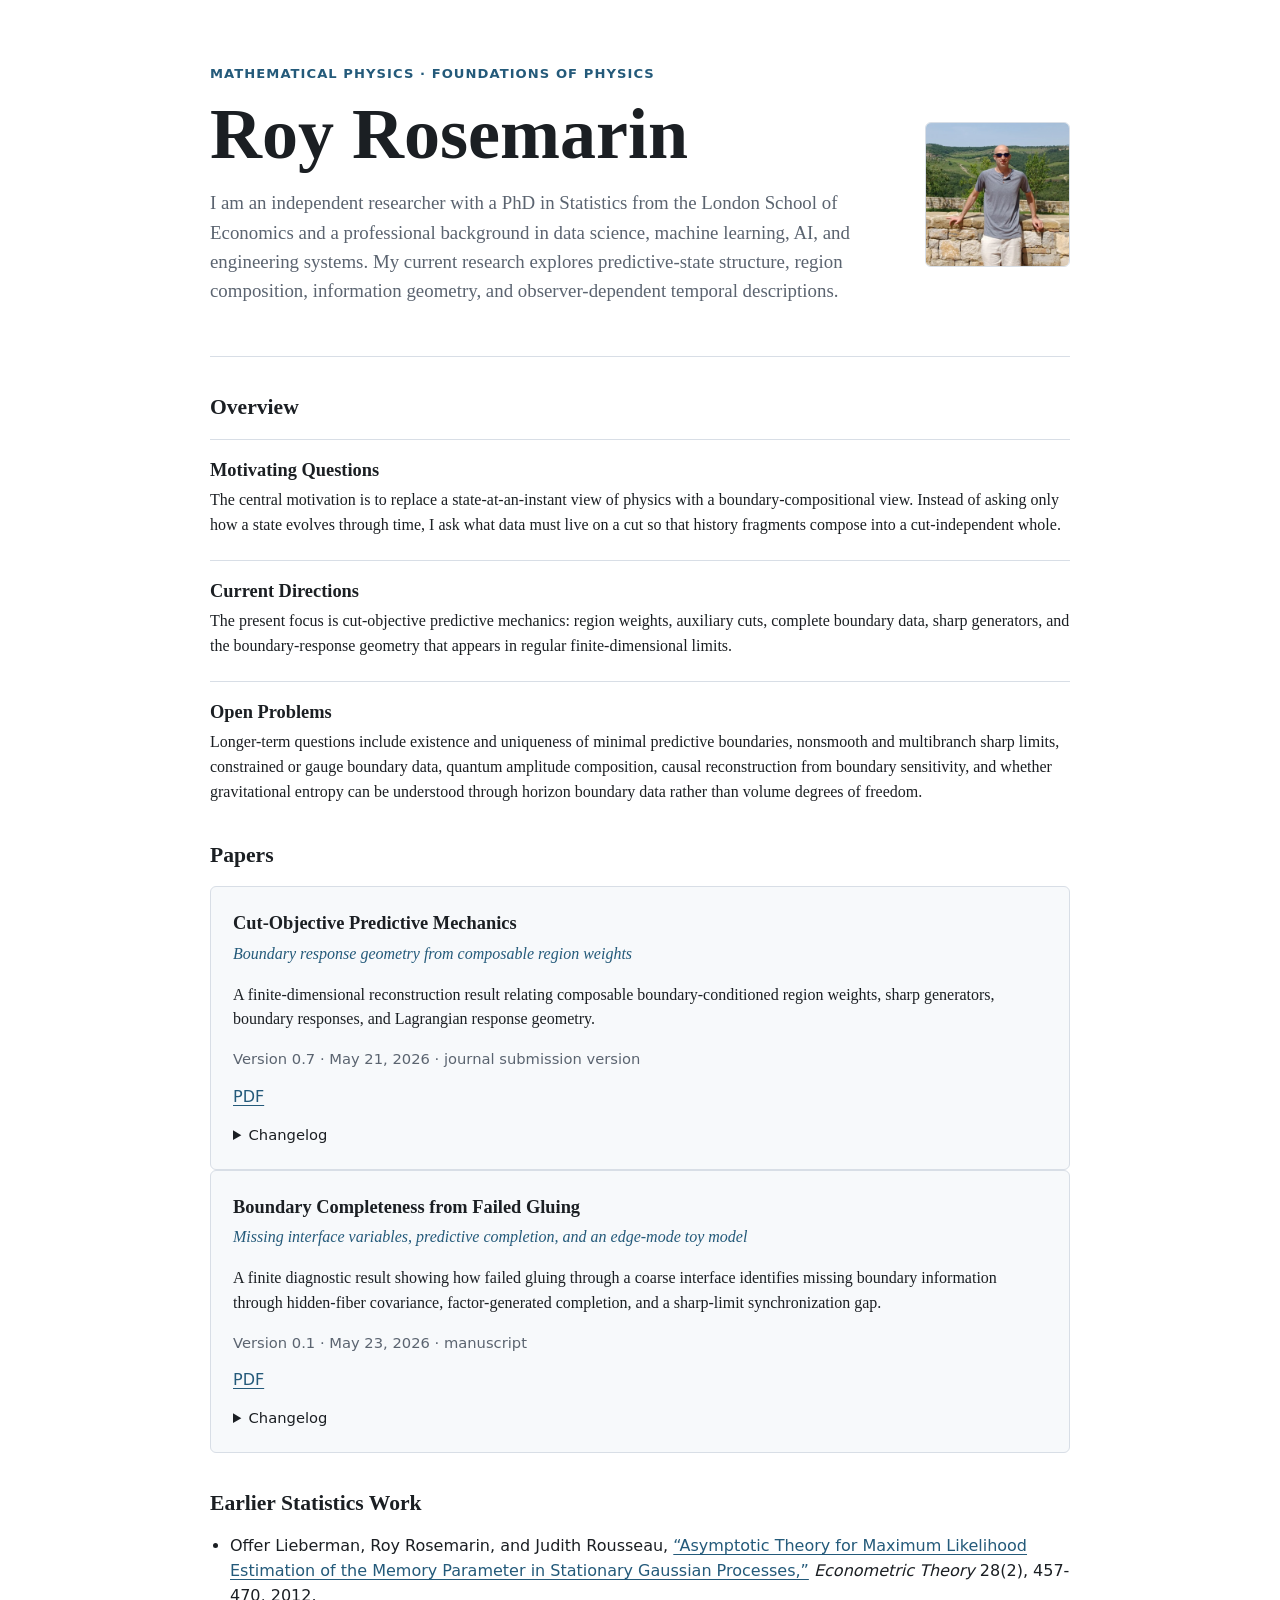
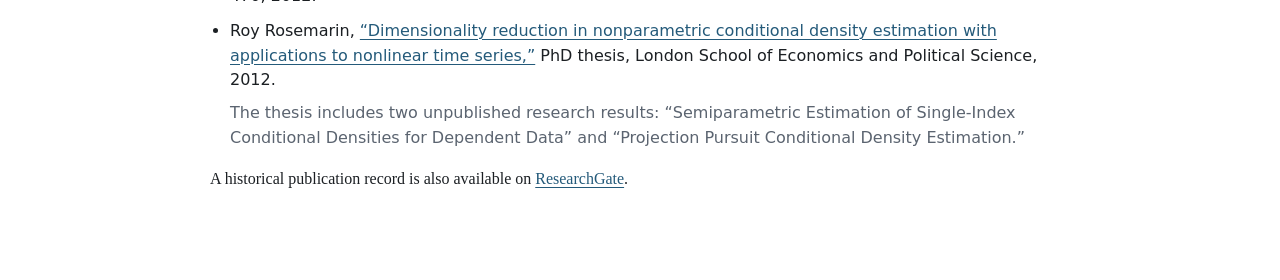
==== index.html @ 2b815bc8 "Add boundary completeness manuscript" ====
<!doctype html>
<html lang="en">
  <head>
    <meta charset="utf-8">
    <meta name="viewport" content="width=device-width, initial-scale=1">
    <title>Roy Rosemarin</title>
    <meta
      name="description"
      content="Research homepage for Roy Rosemarin: predictive-state structure, region composition, information geometry, and observer-dependent temporal descriptions."
    >
    <link rel="stylesheet" href="styles.css">
  </head>
  <body>
    <main class="page">
      <section class="intro" aria-labelledby="name">
        <div class="intro-copy">
          <p class="eyebrow">Mathematical physics · foundations of physics</p>
          <h1 id="name">Roy Rosemarin</h1>
          <p class="lead">
            I am an independent researcher with a PhD in Statistics from the
            London School of Economics and a professional background in data
            science, machine learning, AI, and engineering systems. My current
            research explores predictive-state structure, region composition,
            information geometry, and observer-dependent temporal descriptions.
          </p>
        </div>
        <img
          class="portrait"
          src="assets/roy-rosemarin.jpg"
          alt="Roy Rosemarin"
          width="720"
          height="720"
        >
      </section>

      <section aria-labelledby="overview">
        <h2 id="overview">Overview</h2>
        <article class="overview-item">
          <h3>Motivating Questions</h3>
          <p>
            The central motivation is to replace a state-at-an-instant view
            of physics with a boundary-compositional view. Instead of asking
            only how a state evolves through time, I ask what data must live
            on a cut so that history fragments compose into a
            cut-independent whole.
          </p>
        </article>
        <article class="overview-item">
          <h3>Current Directions</h3>
          <p>
            The present focus is cut-objective predictive mechanics: region
            weights, auxiliary cuts, complete boundary data, sharp generators,
            and the boundary-response geometry that appears in regular
            finite-dimensional limits.
          </p>
        </article>
        <article class="overview-item">
          <h3>Open Problems</h3>
          <p>
            Longer-term questions include existence and uniqueness of minimal
            predictive boundaries, nonsmooth and multibranch sharp limits,
            constrained or gauge boundary data, quantum amplitude composition,
            causal reconstruction from boundary sensitivity, and whether
            gravitational entropy can be understood through horizon boundary
            data rather than volume degrees of freedom.
          </p>
        </article>
      </section>

      <section aria-labelledby="papers">
        <h2 id="papers">Papers</h2>
        <article class="paper">
          <h3>Cut-Objective Predictive Mechanics</h3>
          <p class="subtitle">
            Boundary response geometry from composable region weights
          </p>
          <p>
            A finite-dimensional reconstruction result relating composable
            boundary-conditioned region weights, sharp generators, boundary
            responses, and Lagrangian response geometry.
          </p>
          <p class="meta">
            Version 0.7 · May 21, 2026 · journal submission version
          </p>
          <p class="actions">
            <a href="papers/cut-objective-predictive-mechanics-v0.7-2026-05-21.pdf">PDF</a>
          </p>
          <details>
            <summary>Changelog</summary>
            <ul>
              <li>
                Version 0.7: journal submission version with Foundations of
                Physics framing and updated abstract wording.
              </li>
              <li>
                Version 0.6: submission-ready draft with sharpened abstract,
                explicit positive-gluing assumptions, component-linked
                references, and compact discussion of related frameworks.
              </li>
            </ul>
          </details>
        </article>
        <article class="paper">
          <h3>Boundary Completeness from Failed Gluing</h3>
          <p class="subtitle">
            Missing interface variables, predictive completion, and an edge-mode toy model
          </p>
          <p>
            A finite diagnostic result showing how failed gluing through a
            coarse interface identifies missing boundary information through
            hidden-fiber covariance, factor-generated completion, and a
            sharp-limit synchronization gap.
          </p>
          <p class="meta">
            Version 0.1 · May 23, 2026 · manuscript
          </p>
          <p class="actions">
            <a href="papers/boundary-completeness-from-failed-gluing-v0.1-2026-05-23.pdf">PDF</a>
          </p>
          <details>
            <summary>Changelog</summary>
            <ul>
              <li>
                Version 0.1: clean manuscript with finite covariance
                obstruction, factor-generated completion, constructive finite
                completion algorithm, synchronization-gap example,
                finite-memory example, and finite gauge-frame toy model.
              </li>
            </ul>
          </details>
        </article>
      </section>

      <section aria-labelledby="earlier-work">
        <h2 id="earlier-work">Earlier Statistics Work</h2>
        <ul class="publications">
          <li>
            Offer Lieberman, Roy Rosemarin, and Judith Rousseau,
            <a href="https://doi.org/10.1017/S0266466611000399">“Asymptotic
            Theory for Maximum Likelihood Estimation of the Memory Parameter in
            Stationary Gaussian Processes,”</a>
            <em>Econometric Theory</em> 28(2), 457-470, 2012.
          </li>
          <li>
            Roy Rosemarin,
            <a href="https://researchonline.lse.ac.uk/131446/">“Dimensionality
            reduction in nonparametric conditional density estimation with
            applications to nonlinear time series,”</a>
            PhD thesis, London School of Economics and Political Science, 2012.
            <p class="note">
              The thesis includes two unpublished research results:
              “Semiparametric Estimation of Single-Index Conditional Densities
              for Dependent Data” and “Projection Pursuit Conditional Density
              Estimation.”
            </p>
          </li>
        </ul>
        <p>
          A historical publication record is also available on
          <a href="https://www.researchgate.net/scientific-contributions/Roy-Rosemarin-2015102036">ResearchGate</a>.
        </p>
      </section>
    </main>
  </body>
</html>
---- styles.css ----
:root {
  color-scheme: light;
  --ink: #1b1f23;
  --muted: #5b6470;
  --line: #d8dee6;
  --panel: #f7f9fb;
  --accent: #245a7a;
  --paper: #ffffff;
}

* {
  box-sizing: border-box;
}

body {
  margin: 0;
  background: var(--paper);
  color: var(--ink);
  font-family: ui-serif, Georgia, Cambria, "Times New Roman", Times, serif;
  line-height: 1.55;
}

.page {
  width: min(860px, calc(100% - 40px));
  margin: 0 auto;
  padding: 64px 0 72px;
}

.intro {
  display: grid;
  grid-template-columns: minmax(0, 1fr) 145px;
  gap: 34px;
  align-items: center;
  border-bottom: 1px solid var(--line);
  padding-bottom: 32px;
  margin-bottom: 34px;
}

.eyebrow {
  margin: 0 0 14px;
  color: var(--accent);
  font-family: ui-sans-serif, system-ui, -apple-system, BlinkMacSystemFont, "Segoe UI", sans-serif;
  font-size: 0.82rem;
  font-weight: 700;
  letter-spacing: 0.08em;
  text-transform: uppercase;
}

h1,
h2,
h3,
p,
ul {
  margin-top: 0;
}

h1 {
  margin-bottom: 18px;
  font-size: clamp(2.4rem, 6vw, 4.5rem);
  line-height: 1;
  font-weight: 700;
}

h2 {
  margin-bottom: 14px;
  font-size: 1.35rem;
}

h3 {
  margin-bottom: 4px;
  font-size: 1.15rem;
}

.lead {
  max-width: 720px;
  color: var(--muted);
  font-size: 1.18rem;
}

.portrait {
  width: 145px;
  height: 145px;
  object-fit: cover;
  border-radius: 6px;
  border: 1px solid var(--line);
}

section + section {
  margin-top: 34px;
}

.overview-item {
  border-top: 1px solid var(--line);
  padding-top: 16px;
}

.overview-item + .overview-item {
  margin-top: 22px;
}

.paper {
  border: 1px solid var(--line);
  border-radius: 6px;
  background: var(--panel);
  padding: 22px;
}

.subtitle {
  color: var(--accent);
  font-style: italic;
}

.meta,
.actions,
details,
.publications {
  font-family: ui-sans-serif, system-ui, -apple-system, BlinkMacSystemFont, "Segoe UI", sans-serif;
}

.meta {
  margin-bottom: 0;
  color: var(--muted);
  font-size: 0.92rem;
}

.actions {
  display: flex;
  gap: 10px;
  margin: 14px 0;
}

a {
  color: var(--accent);
  text-decoration-thickness: 1px;
  text-underline-offset: 0.16em;
}

details {
  color: var(--muted);
  font-size: 0.92rem;
}

summary {
  cursor: pointer;
  color: var(--ink);
}

details ul {
  margin: 10px 0 0;
  padding-left: 20px;
}

.publications {
  padding-left: 20px;
}

.publications li + li {
  margin-top: 10px;
}

.note {
  margin: 8px 0 0;
  color: var(--muted);
}

@media (max-width: 560px) {
  .page {
    width: min(100% - 28px, 860px);
    padding-top: 42px;
  }

  .intro {
    grid-template-columns: 1fr;
    gap: 22px;
  }

  .portrait {
    width: 115px;
    height: 115px;
  }

  .paper {
    padding: 18px;
  }
}
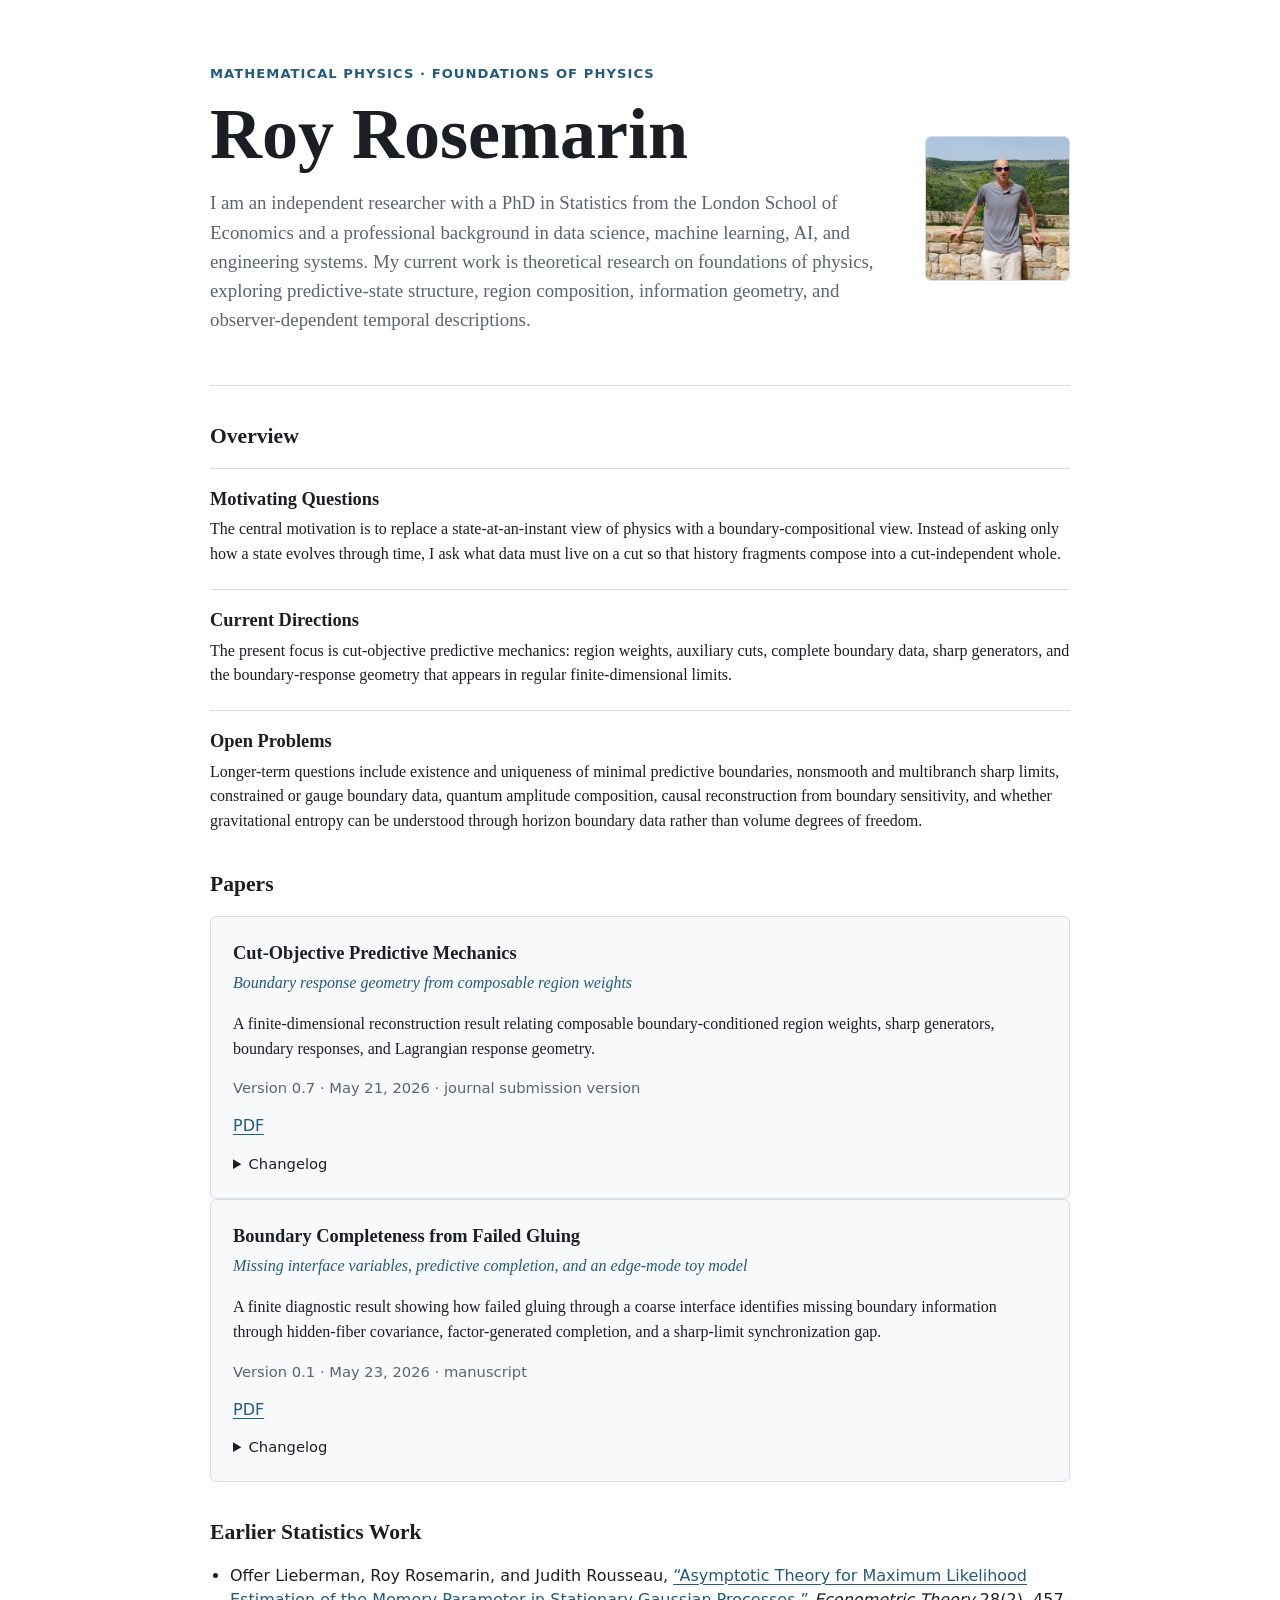
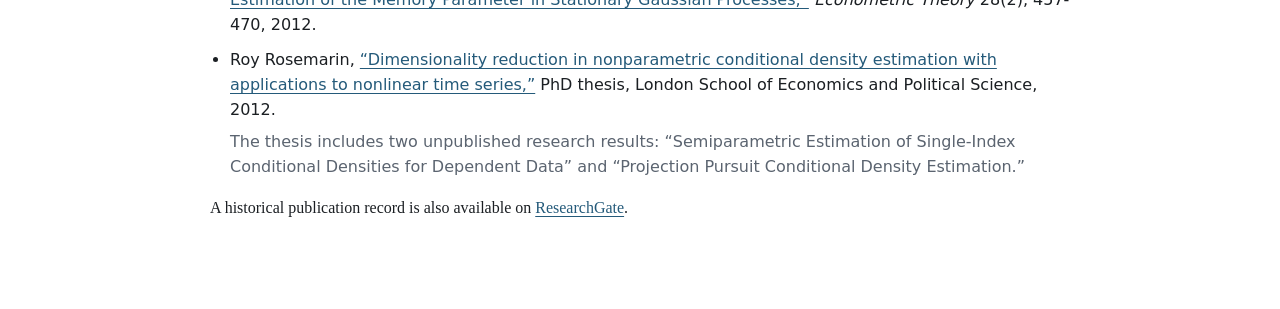
==== commit 9df5258f: "Update research profile wording" ====
--- a/index.html
+++ b/index.html
@@ -20,8 +20,9 @@
             I am an independent researcher with a PhD in Statistics from the
             London School of Economics and a professional background in data
             science, machine learning, AI, and engineering systems. My current
-            research explores predictive-state structure, region composition,
-            information geometry, and observer-dependent temporal descriptions.
+            work is theoretical research on foundations of physics, exploring
+            predictive-state structure, region composition, information
+            geometry, and observer-dependent temporal descriptions.
           </p>
         </div>
         <img
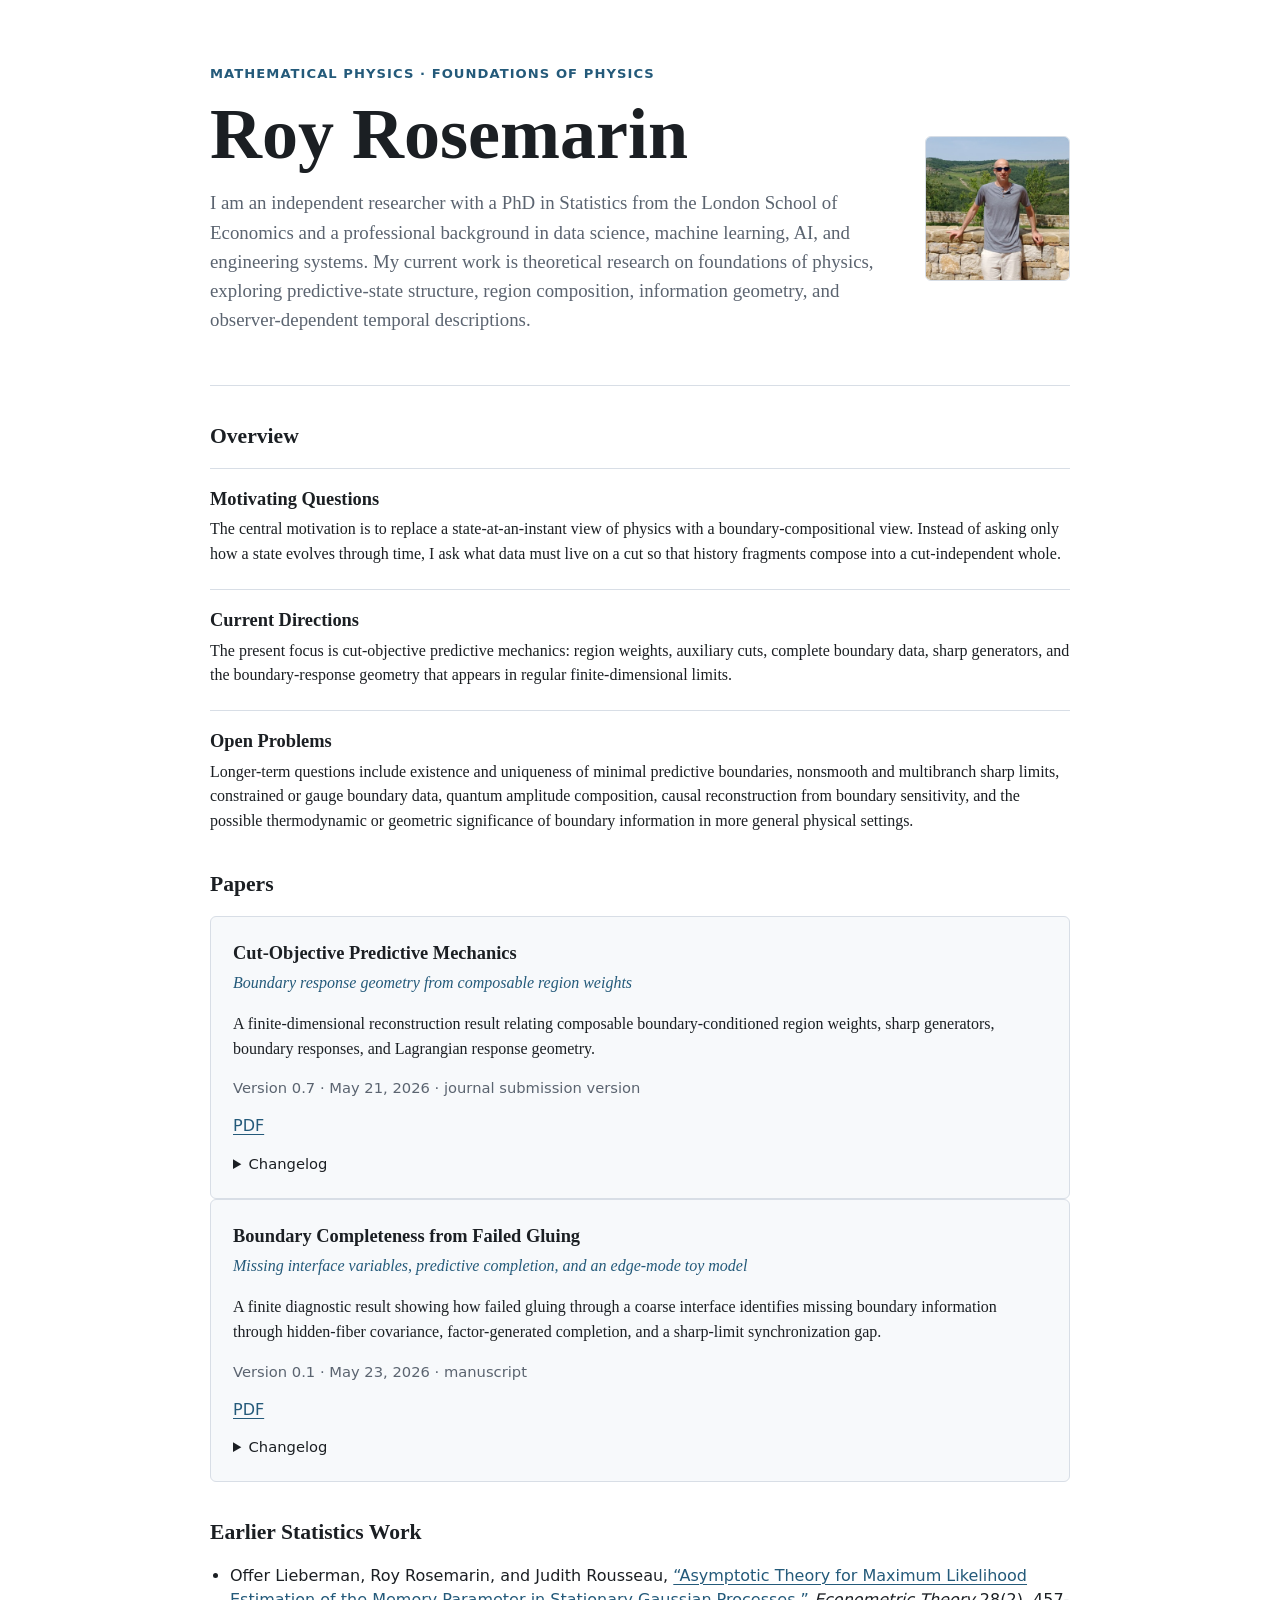
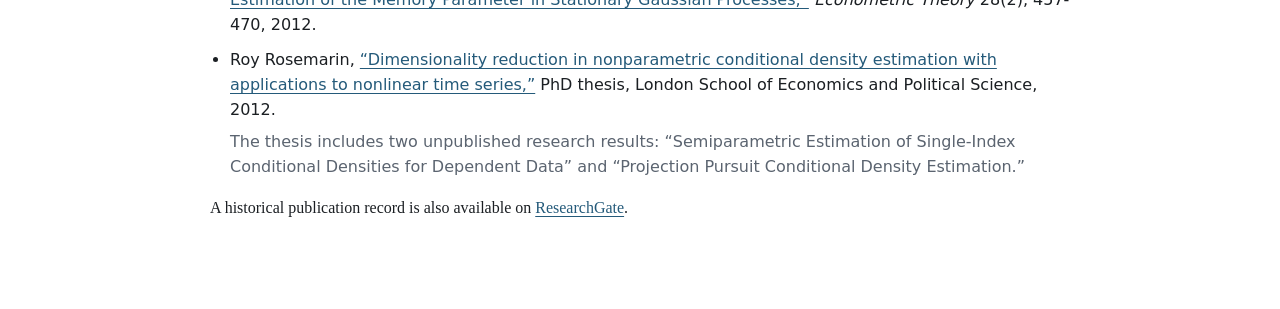
==== commit a7662e41: "Generalize open problems wording" ====
--- a/index.html
+++ b/index.html
@@ -61,9 +61,9 @@
             Longer-term questions include existence and uniqueness of minimal
             predictive boundaries, nonsmooth and multibranch sharp limits,
             constrained or gauge boundary data, quantum amplitude composition,
-            causal reconstruction from boundary sensitivity, and whether
-            gravitational entropy can be understood through horizon boundary
-            data rather than volume degrees of freedom.
+            causal reconstruction from boundary sensitivity, and the possible
+            thermodynamic or geometric significance of boundary information in
+            more general physical settings.
           </p>
         </article>
       </section>
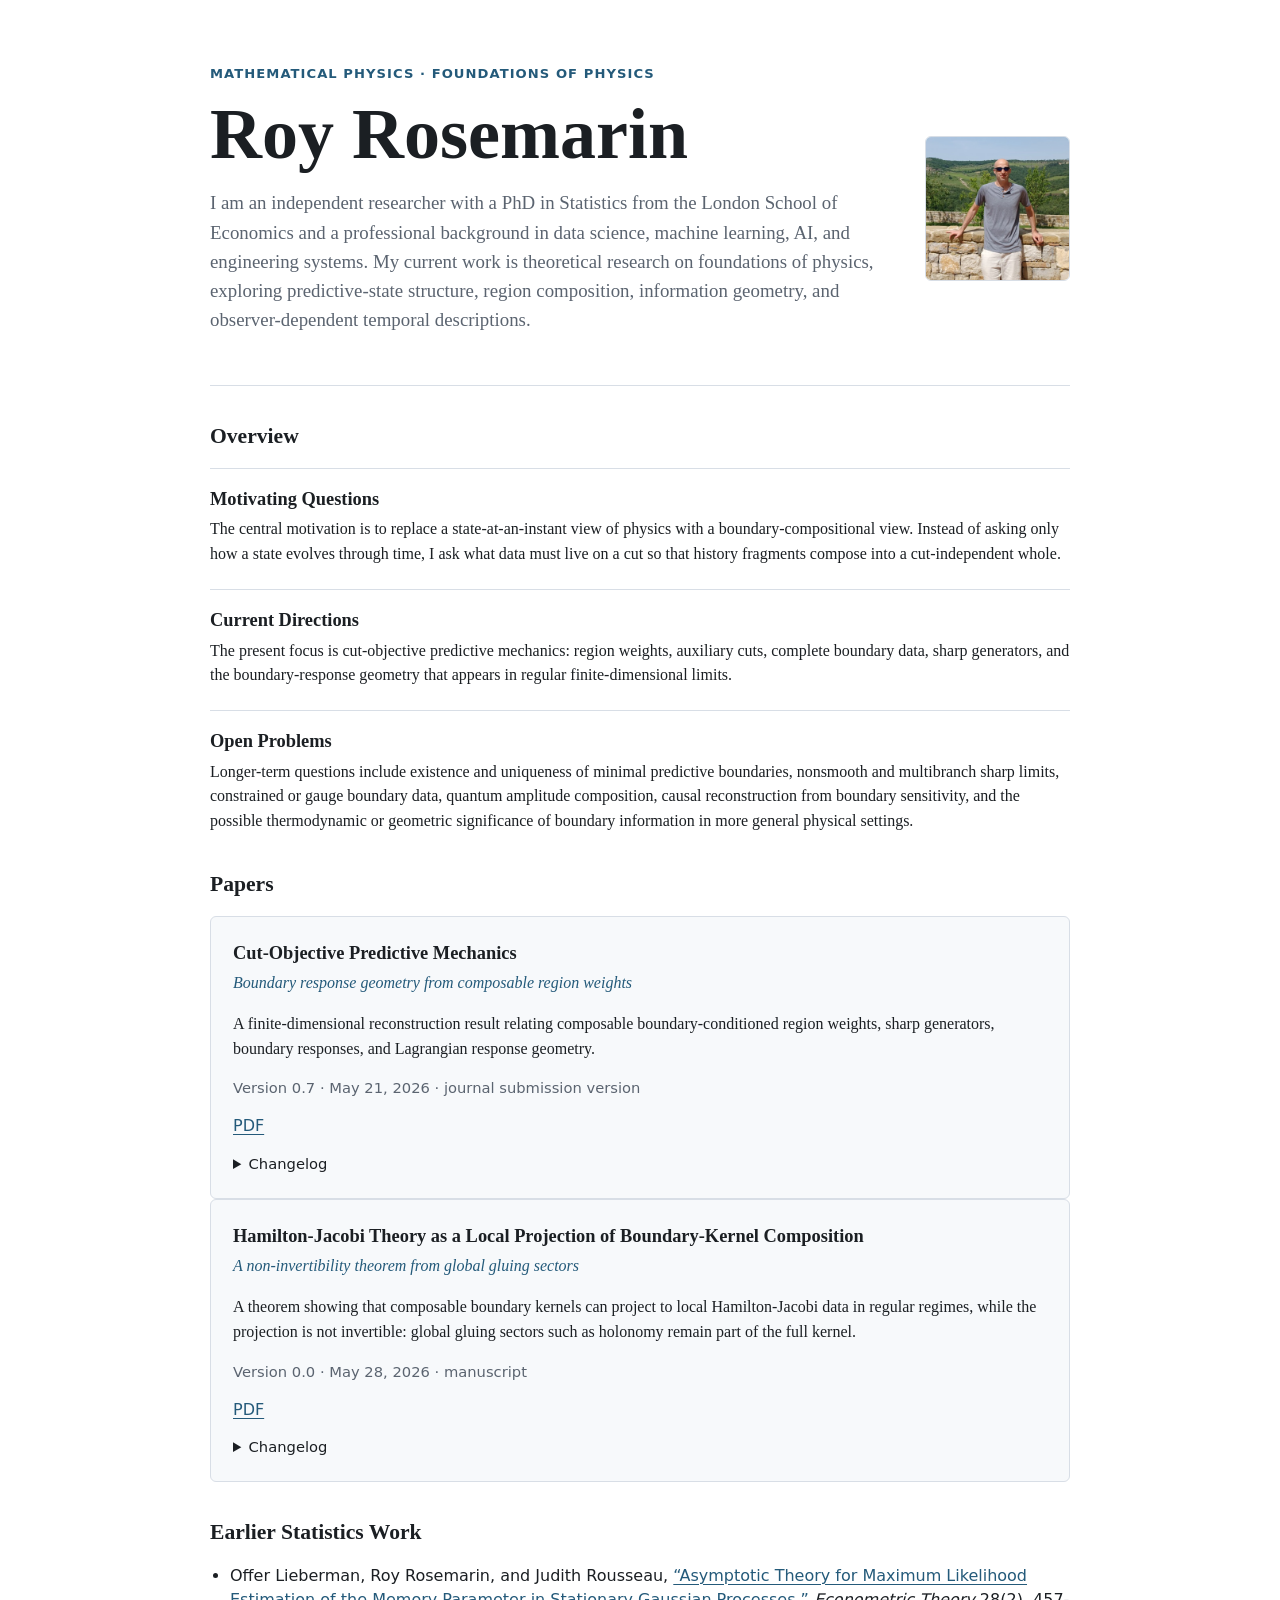
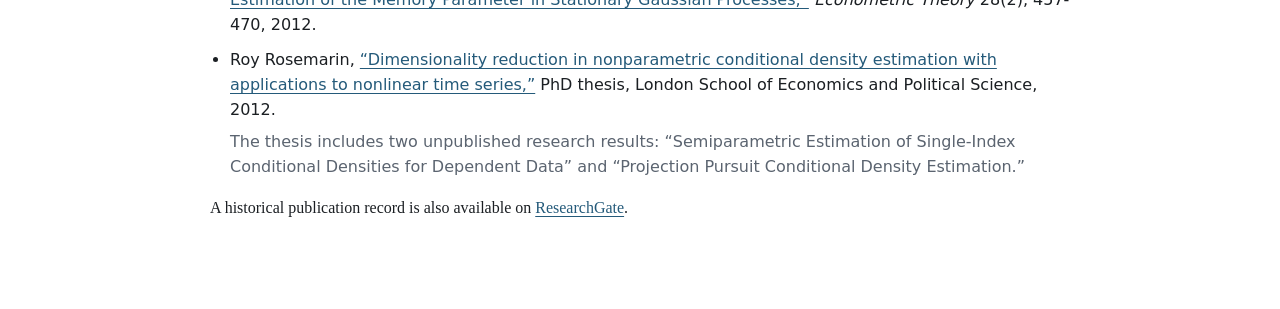
==== commit f4c51b9e: "Update second paper on homepage" ====
--- a/index.html
+++ b/index.html
@@ -102,30 +102,29 @@
           </details>
         </article>
         <article class="paper">
-          <h3>Boundary Completeness from Failed Gluing</h3>
+          <h3>Hamilton-Jacobi Theory as a Local Projection of Boundary-Kernel Composition</h3>
           <p class="subtitle">
-            Missing interface variables, predictive completion, and an edge-mode toy model
+            A non-invertibility theorem from global gluing sectors
           </p>
           <p>
-            A finite diagnostic result showing how failed gluing through a
-            coarse interface identifies missing boundary information through
-            hidden-fiber covariance, factor-generated completion, and a
-            sharp-limit synchronization gap.
+            A theorem showing that composable boundary kernels can project to
+            local Hamilton-Jacobi data in regular regimes, while the projection
+            is not invertible: global gluing sectors such as holonomy remain
+            part of the full kernel.
           </p>
           <p class="meta">
-            Version 0.1 · May 23, 2026 · manuscript
+            Version 0.0 · May 28, 2026 · manuscript
           </p>
           <p class="actions">
-            <a href="papers/boundary-completeness-from-failed-gluing-v0.1-2026-05-23.pdf">PDF</a>
+            <a href="papers/hamilton-jacobi-local-projection-boundary-kernel-composition-v0.0-2026-05-28.pdf">PDF</a>
           </p>
           <details>
             <summary>Changelog</summary>
             <ul>
               <li>
-                Version 0.1: clean manuscript with finite covariance
-                obstruction, factor-generated completion, constructive finite
-                completion algorithm, synchronization-gap example,
-                finite-memory example, and finite gauge-frame toy model.
+                Version 0.0: initial manuscript proving non-invertibility of
+                the local Hamilton-Jacobi projection for character-labelled
+                composable boundary kernels on multiply connected spaces.
               </li>
             </ul>
           </details>
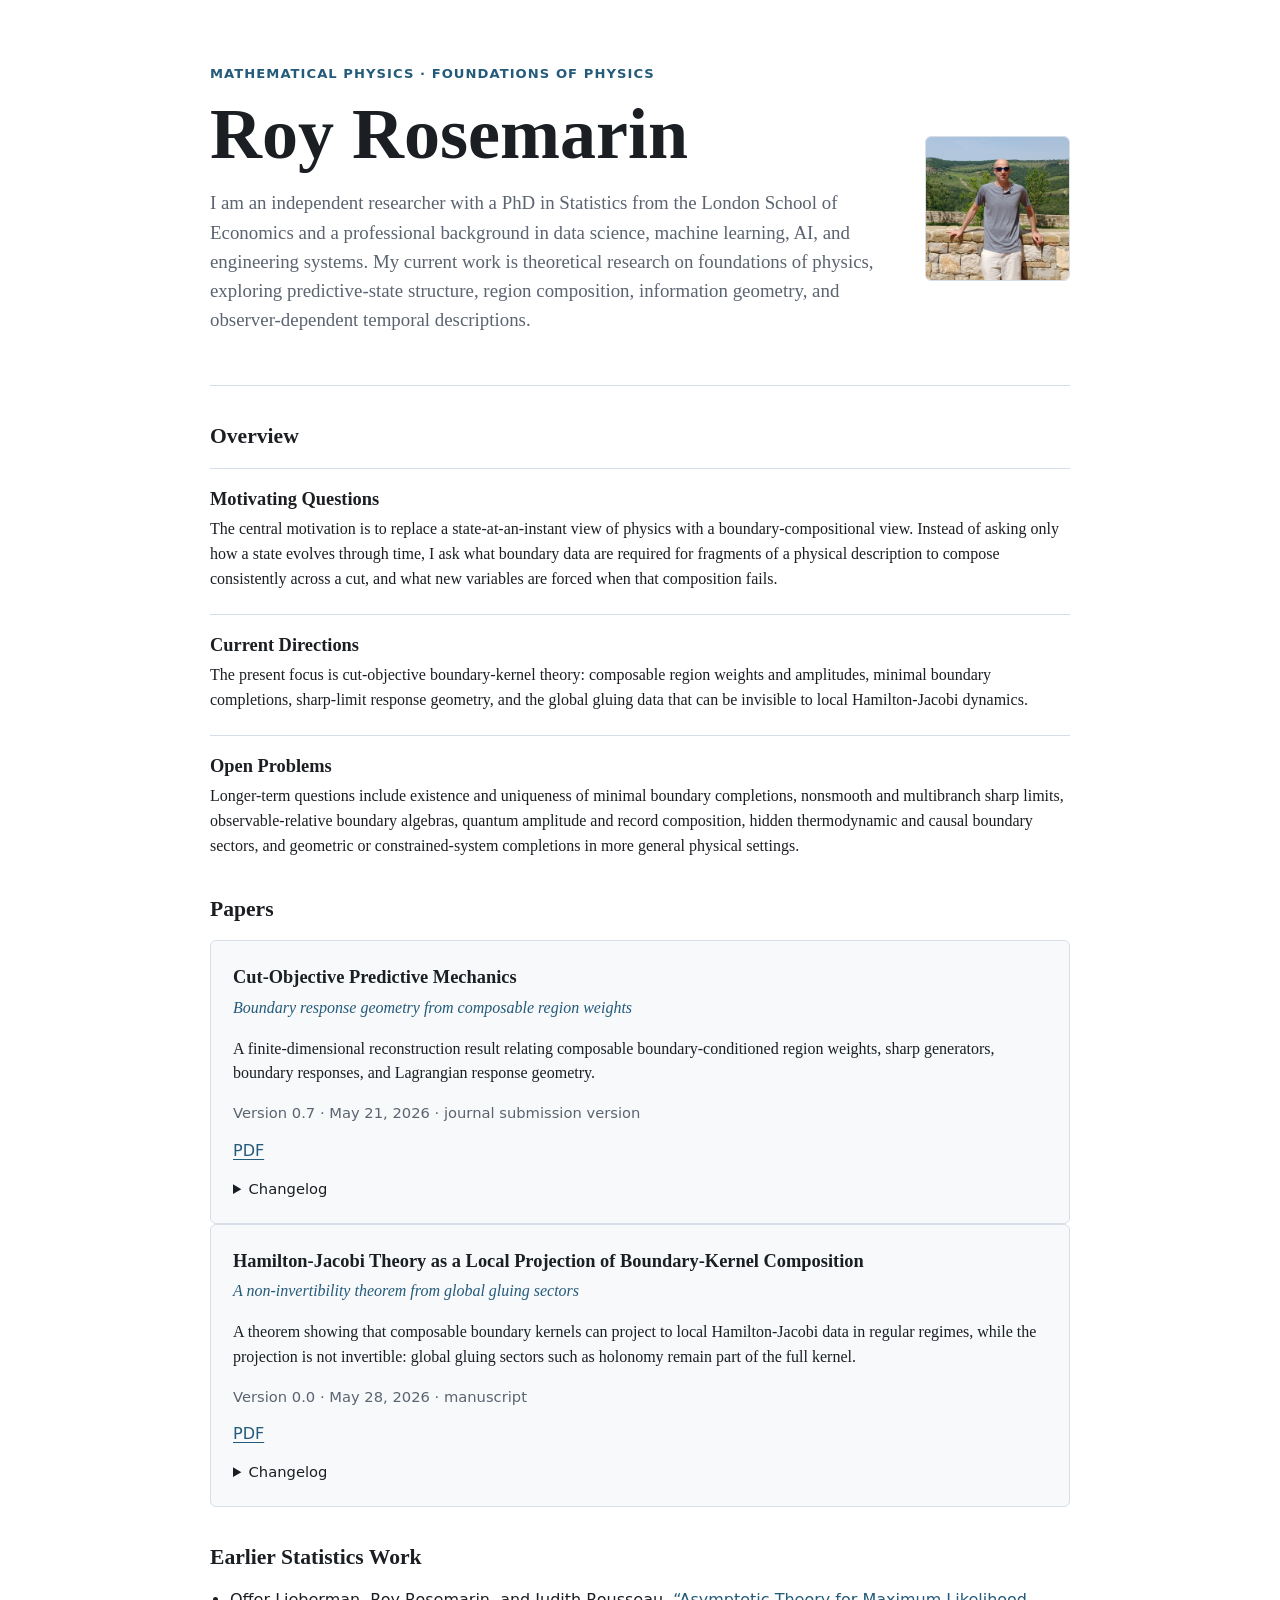
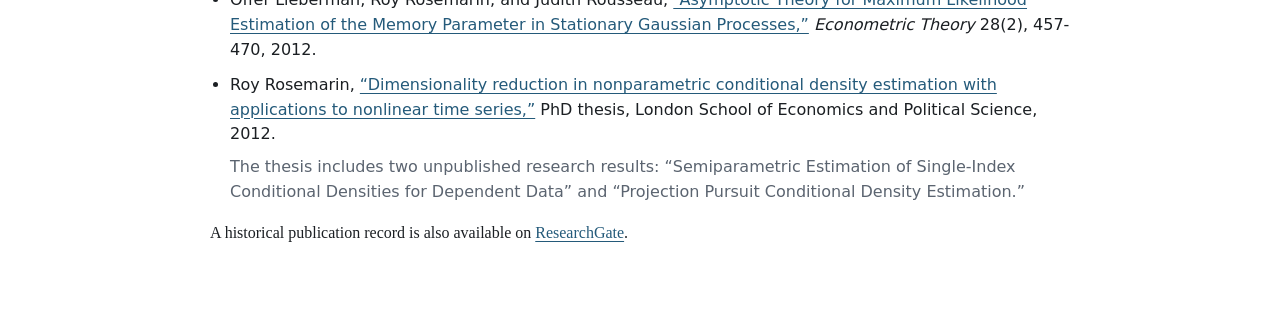
==== commit 979dd748: "Refresh research overview copy" ====
--- a/index.html
+++ b/index.html
@@ -41,29 +41,30 @@
           <p>
             The central motivation is to replace a state-at-an-instant view
             of physics with a boundary-compositional view. Instead of asking
-            only how a state evolves through time, I ask what data must live
-            on a cut so that history fragments compose into a
-            cut-independent whole.
+            only how a state evolves through time, I ask what boundary data are
+            required for fragments of a physical description to compose
+            consistently across a cut, and what new variables are forced when
+            that composition fails.
           </p>
         </article>
         <article class="overview-item">
           <h3>Current Directions</h3>
           <p>
-            The present focus is cut-objective predictive mechanics: region
-            weights, auxiliary cuts, complete boundary data, sharp generators,
-            and the boundary-response geometry that appears in regular
-            finite-dimensional limits.
+            The present focus is cut-objective boundary-kernel theory:
+            composable region weights and amplitudes, minimal boundary
+            completions, sharp-limit response geometry, and the global gluing
+            data that can be invisible to local Hamilton-Jacobi dynamics.
           </p>
         </article>
         <article class="overview-item">
           <h3>Open Problems</h3>
           <p>
             Longer-term questions include existence and uniqueness of minimal
-            predictive boundaries, nonsmooth and multibranch sharp limits,
-            constrained or gauge boundary data, quantum amplitude composition,
-            causal reconstruction from boundary sensitivity, and the possible
-            thermodynamic or geometric significance of boundary information in
-            more general physical settings.
+            boundary completions, nonsmooth and multibranch sharp limits,
+            observable-relative boundary algebras, quantum amplitude and record
+            composition, hidden thermodynamic and causal boundary sectors, and
+            geometric or constrained-system completions in more general
+            physical settings.
           </p>
         </article>
       </section>
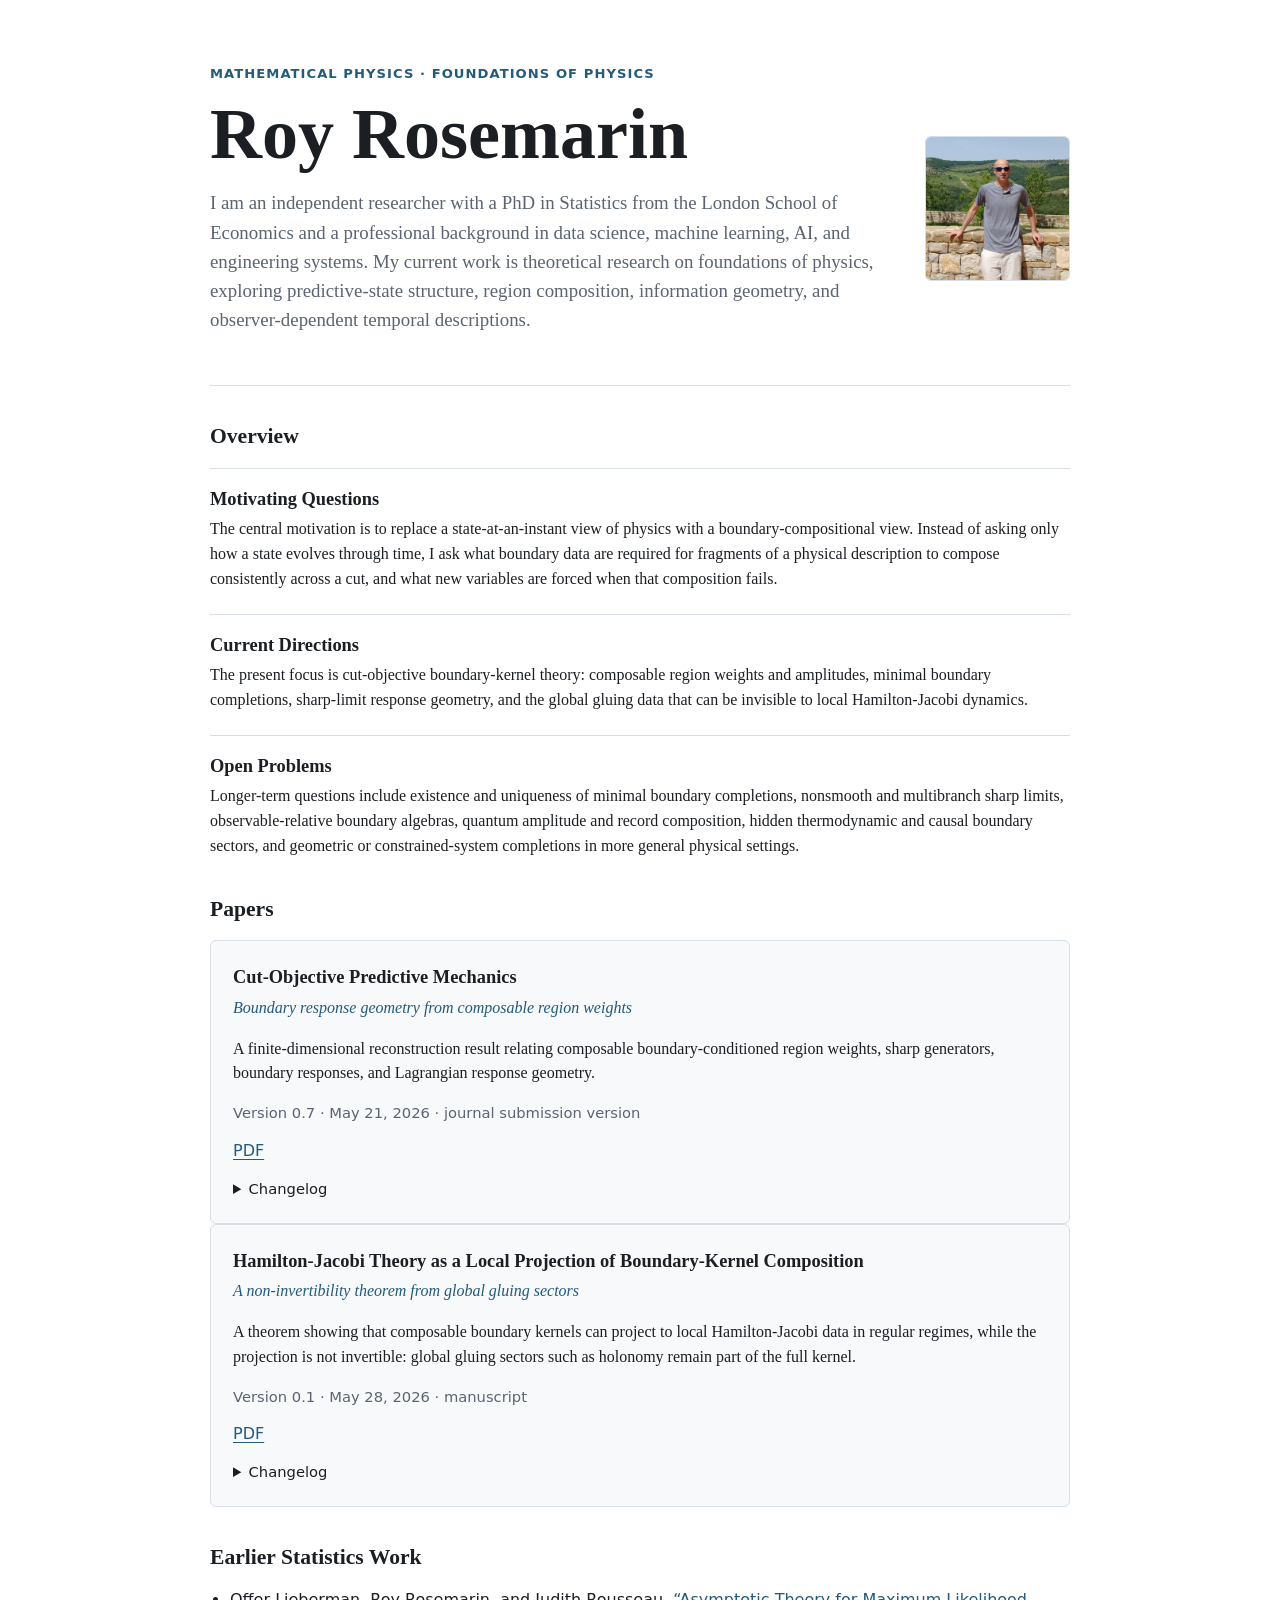
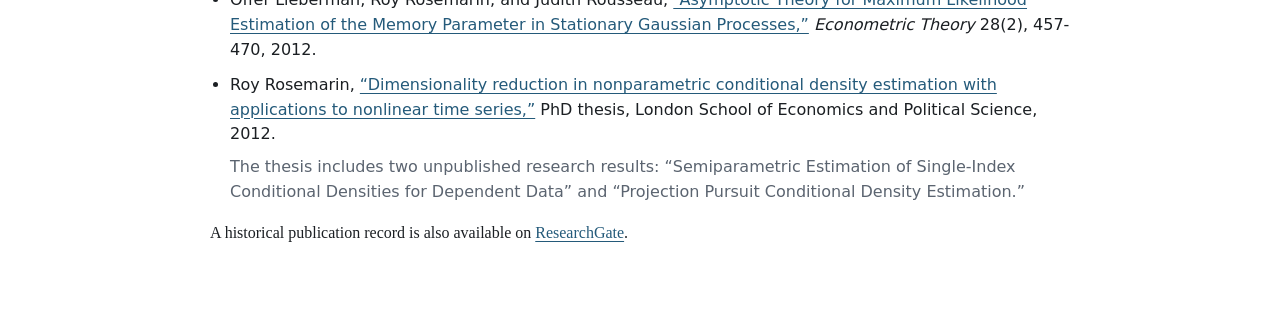
==== commit 8d75fc37: "Publish Paper 2 v0.1" ====
--- a/index.html
+++ b/index.html
@@ -114,14 +114,19 @@
             part of the full kernel.
           </p>
           <p class="meta">
-            Version 0.0 · May 28, 2026 · manuscript
+            Version 0.1 · May 28, 2026 · manuscript
           </p>
           <p class="actions">
-            <a href="papers/hamilton-jacobi-local-projection-boundary-kernel-composition-v0.0-2026-05-28.pdf">PDF</a>
+            <a href="papers/hamilton-jacobi-local-projection-boundary-kernel-composition-v0.1-2026-05-28.pdf">PDF</a>
           </p>
           <details>
             <summary>Changelog</summary>
             <ul>
+              <li>
+                Version 0.1: revised introduction and abstract for clearer
+                topology terminology, sharpened roadmap, and polished framing
+                of the non-invertibility theorem.
+              </li>
               <li>
                 Version 0.0: initial manuscript proving non-invertibility of
                 the local Hamilton-Jacobi projection for character-labelled
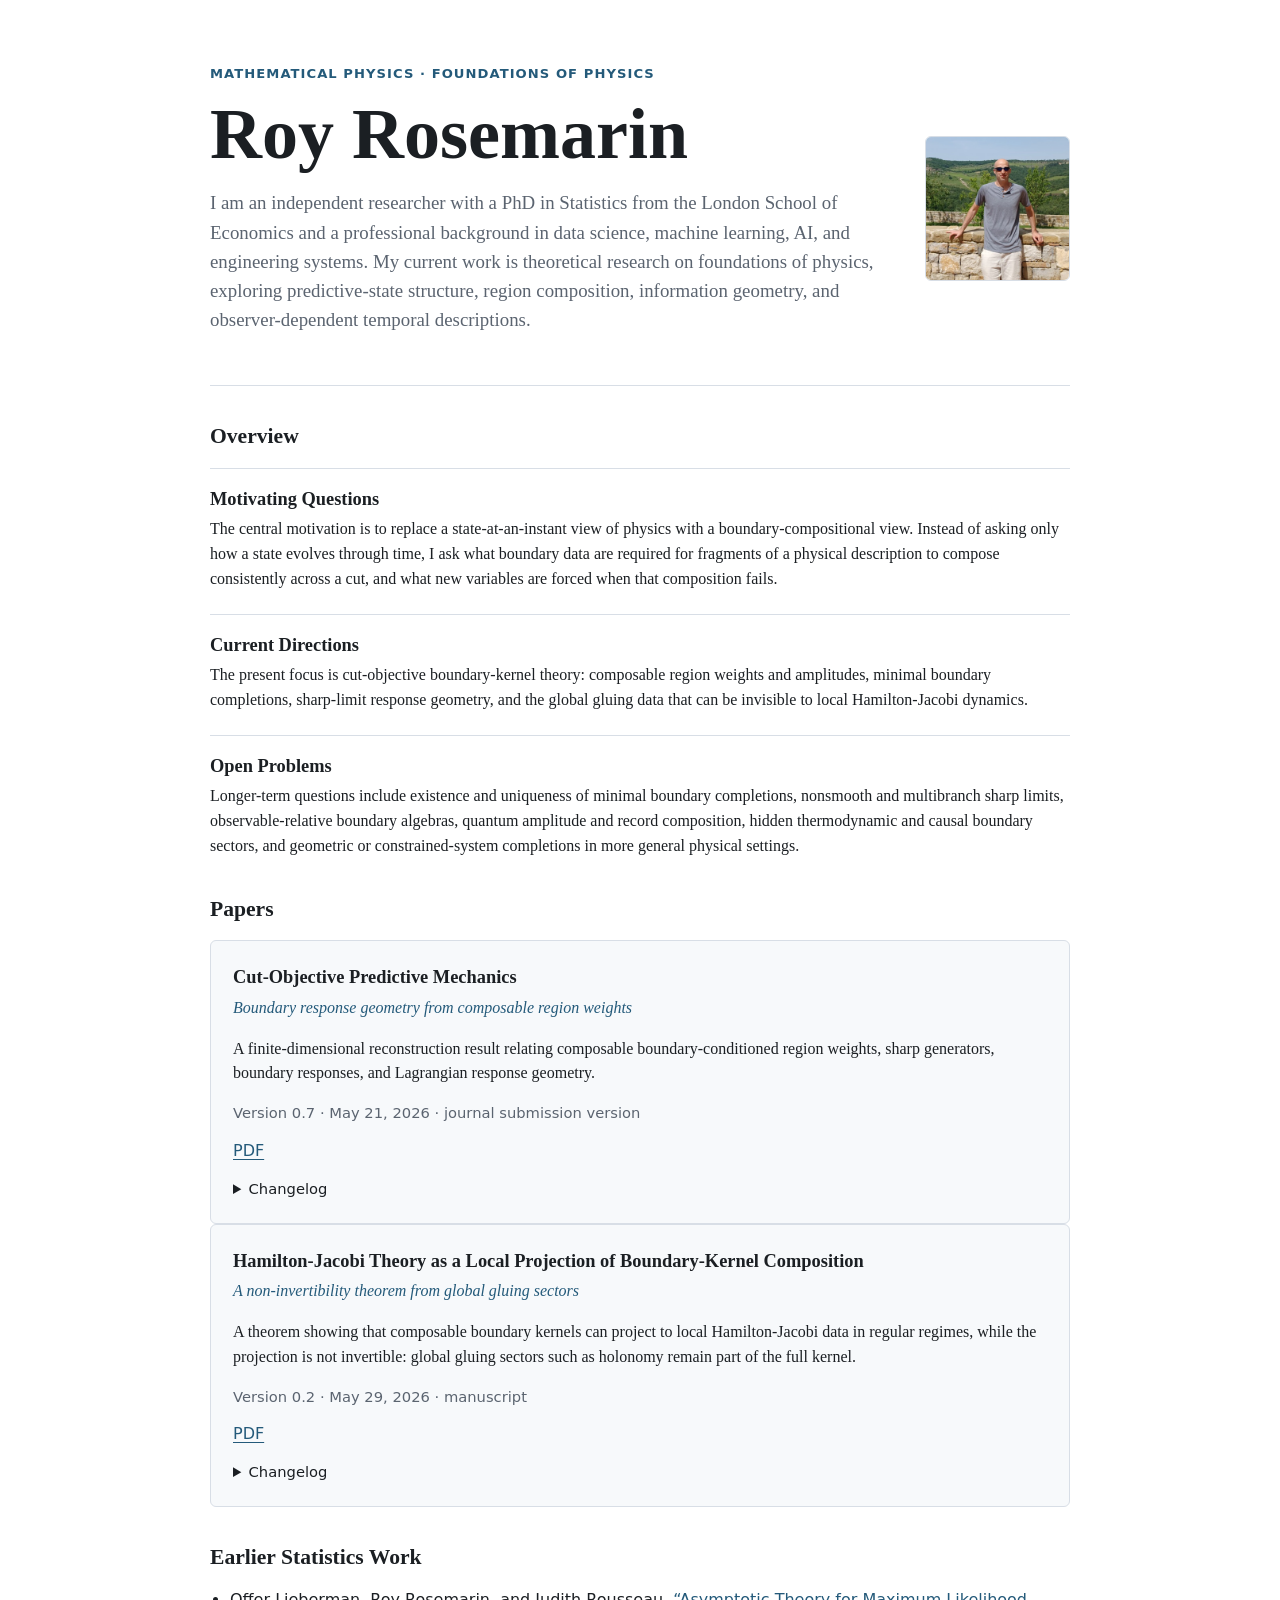
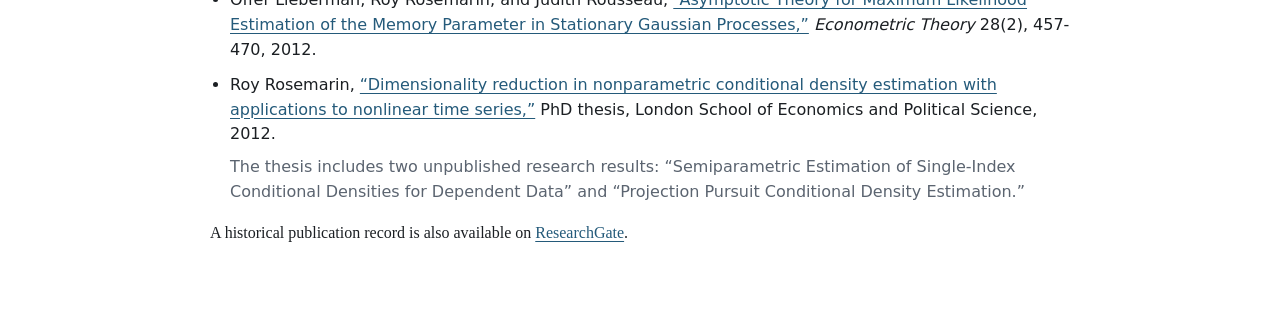
==== commit e03b3b65: "Publish Paper 2 v0.2" ====
--- a/index.html
+++ b/index.html
@@ -114,14 +114,19 @@
             part of the full kernel.
           </p>
           <p class="meta">
-            Version 0.1 · May 28, 2026 · manuscript
+            Version 0.2 · May 29, 2026 · manuscript
           </p>
           <p class="actions">
-            <a href="papers/hamilton-jacobi-local-projection-boundary-kernel-composition-v0.1-2026-05-28.pdf">PDF</a>
+            <a href="papers/hamilton-jacobi-local-projection-boundary-kernel-composition-v0.2-2026-05-29.pdf">PDF</a>
           </p>
           <details>
             <summary>Changelog</summary>
             <ul>
+              <li>
+                Version 0.2: polished the covering-space and image-sum
+                construction, clarified deck transformations, class weights,
+                and the proof of composability.
+              </li>
               <li>
                 Version 0.1: revised introduction and abstract for clearer
                 topology terminology, sharpened roadmap, and polished framing
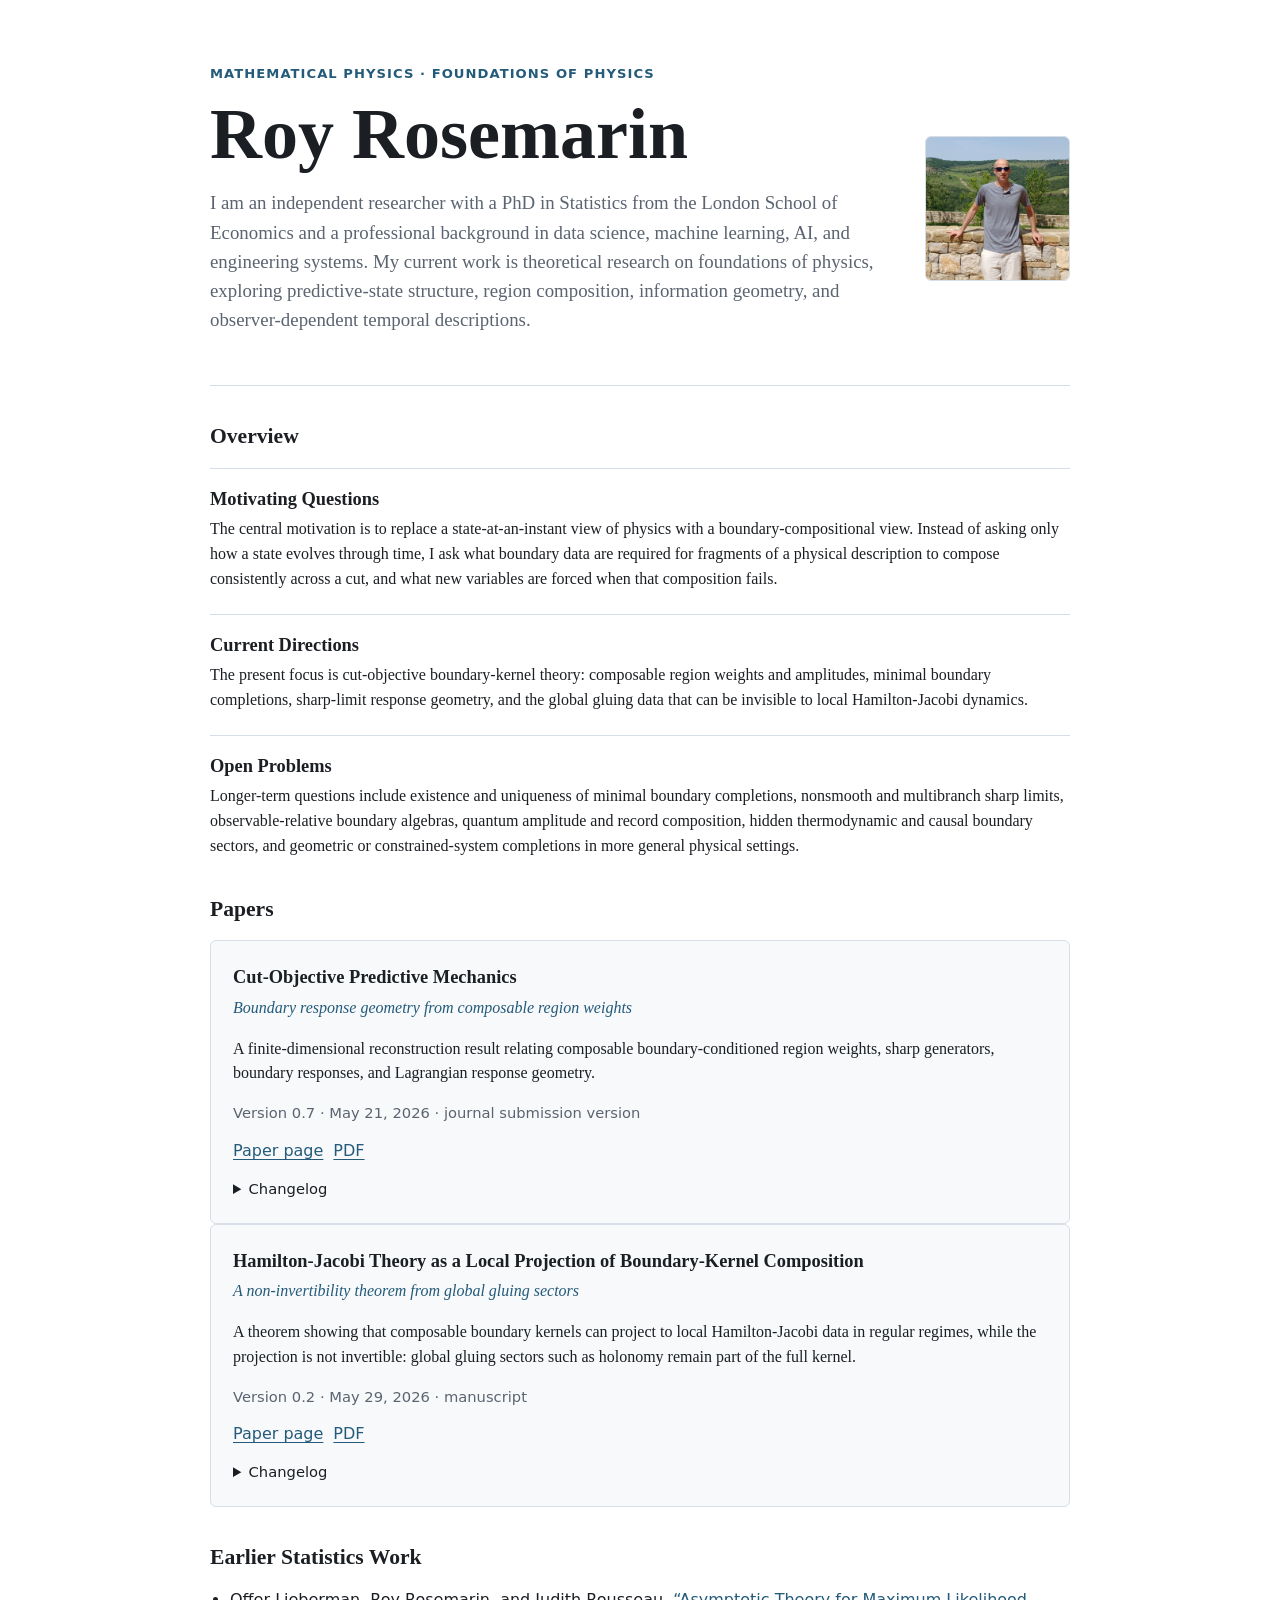
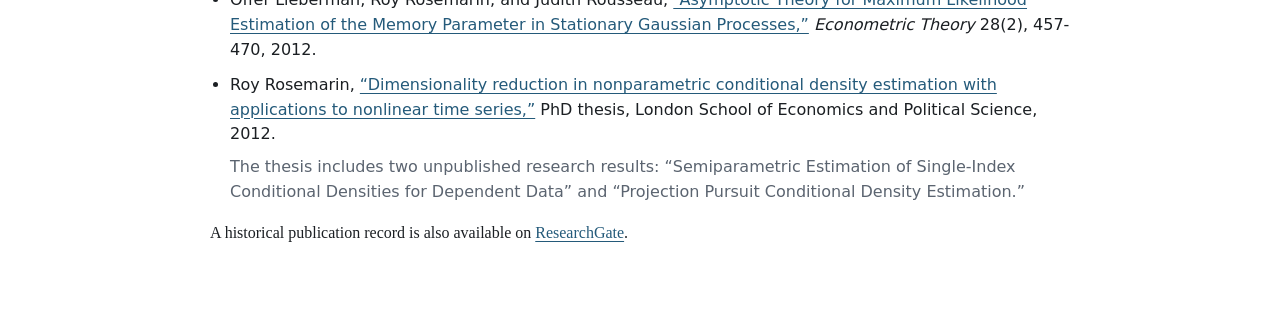
==== commit f8bcc789: "Add search indexing metadata" ====
--- a/index.html
+++ b/index.html
@@ -3,11 +3,16 @@
   <head>
     <meta charset="utf-8">
     <meta name="viewport" content="width=device-width, initial-scale=1">
-    <title>Roy Rosemarin</title>
+    <title>Roy Rosemarin | Mathematical Physics Research</title>
     <meta
       name="description"
-      content="Research homepage for Roy Rosemarin: predictive-state structure, region composition, information geometry, and observer-dependent temporal descriptions."
+      content="Independent mathematical physics research by Roy Rosemarin on cut-objective predictive mechanics, boundary-kernel composition, Hamilton-Jacobi theory, and foundations of physics."
     >
+    <link rel="canonical" href="https://royrosemarin.github.io/">
+    <meta property="og:title" content="Roy Rosemarin | Mathematical Physics Research">
+    <meta property="og:description" content="Independent mathematical physics research on boundary-kernel composition, cut-objective predictive mechanics, and Hamilton-Jacobi theory.">
+    <meta property="og:url" content="https://royrosemarin.github.io/">
+    <meta property="og:type" content="website">
     <link rel="stylesheet" href="styles.css">
   </head>
   <body>
@@ -85,6 +90,7 @@
             Version 0.7 · May 21, 2026 · journal submission version
           </p>
           <p class="actions">
+            <a href="papers/cut-objective-predictive-mechanics.html">Paper page</a>
             <a href="papers/cut-objective-predictive-mechanics-v0.7-2026-05-21.pdf">PDF</a>
           </p>
           <details>
@@ -117,6 +123,7 @@
             Version 0.2 · May 29, 2026 · manuscript
           </p>
           <p class="actions">
+            <a href="papers/hamilton-jacobi-local-projection-boundary-kernel-composition.html">Paper page</a>
             <a href="papers/hamilton-jacobi-local-projection-boundary-kernel-composition-v0.2-2026-05-29.pdf">PDF</a>
           </p>
           <details>
